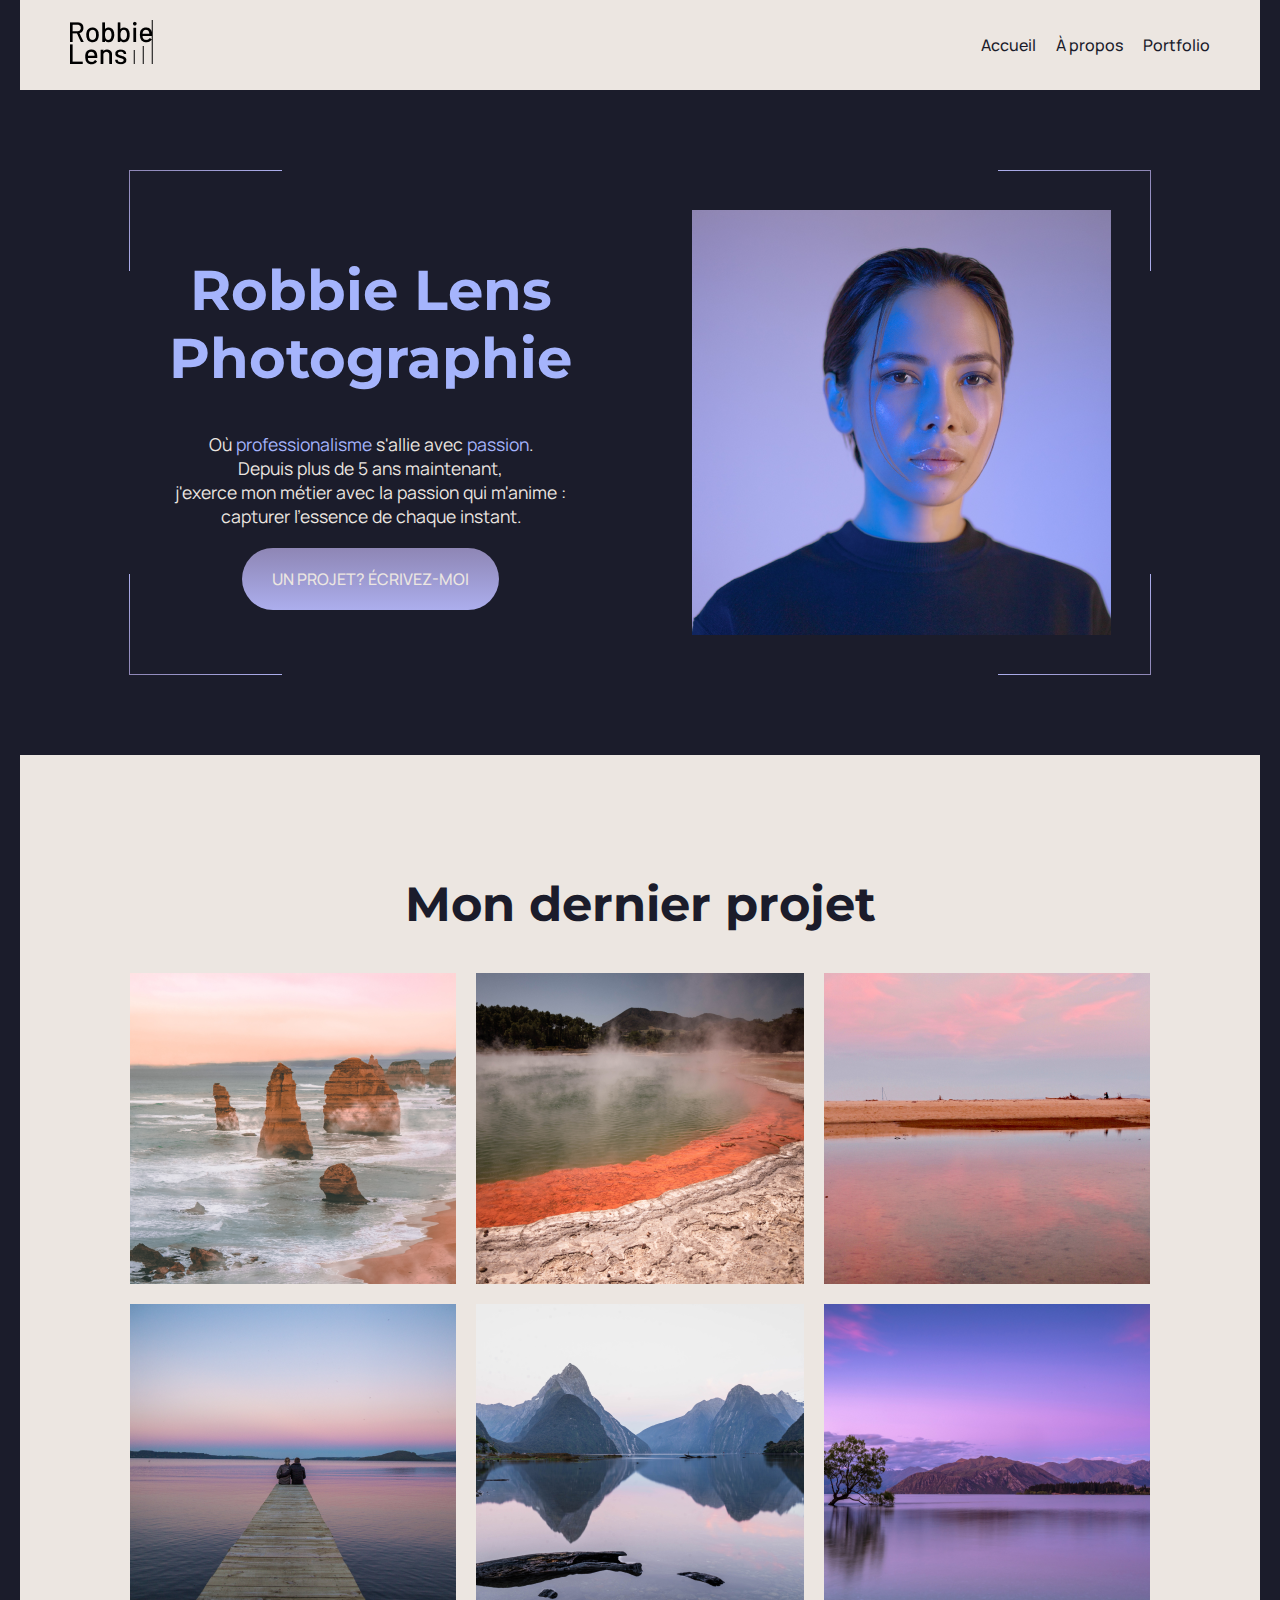
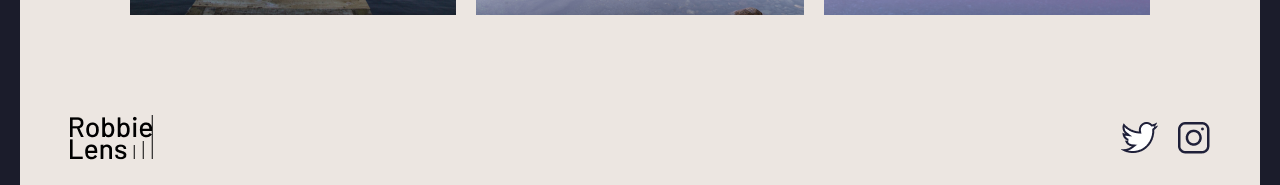
==== index.html @ fd6e9404 "base de code pour p3c4_bases_css_grids:" ====
<!DOCTYPE html>
<html lang="fr">
  <head>
    <meta charset="UTF-8" />
    <meta
      http-equiv="X-UA-Compatible"
      content="IE=edge" />
    <meta
      name="viewport"
      content="width=device-width, initial-scale=1.0" />

    <!-- Import Google Fonts: Montserrat(48px, all available) et Manrope(48px, all available) -->
    <link
      rel="preconnect"
      href="https://fonts.googleapis.com" />
    <link
      rel="preconnect"
      href="https://fonts.gstatic.com"
      crossorigin />
    <link
      href="https://fonts.googleapis.com/css2?family=Manrope:wght@200;300;400;500;600;700;800&family=Montserrat:ital,wght@0,100;0,200;0,300;0,400;0,500;0,600;0,700;0,800;0,900;1,100;1,200;1,300;1,400;1,500;1,600;1,700;1,800;1,900&display=swap"
      rel="stylesheet" />

    <!-- Import CSS Files -->
    <link
      rel="stylesheet"
      href="styles.css" />
    <link
      rel="stylesheet"
      href="index.styles.css" />

    <title>Accueil - Robbie Lens Photographie</title>
  </head>

  <body>
    <div class="page-container">
      <header>
        <a
          href="index.html"
          class="lien-icone">
          <img
            src="images/robbie-lens-logo.png"
            alt="Logo Robbie Lens" />
        </a>
        <nav>
          <a href="index.html">Accueil</a>
          <a href="a-propos.html">À propos</a>
          <a href="portfolio.html">Portfolio</a>
        </nav>
      </header>

      <main>
        <section class="hero-section">
          <div class="hero-section-container">
            <div class="presentation-callToAction-container">
              <h1>Robbie Lens<br />Photographie</h1>
              <p>
                Où <em>professionalisme</em> s'allie avec
                <em>passion</em>.<br />
                Depuis plus de 5 ans maintenant,<br />
                j'exerce mon métier avec la passion qui m'anime :<br />
                capturer l'essence de chaque instant.
              </p>
              <div>
                <a
                  href=""
                  class="callToAction"
                  >UN PROJET? ÉCRIVEZ-MOI</a
                >
              </div>
            </div>
            <div class="portrait-container">
              <img
                src="images/robbie-lens-portrait.png"
                alt="Portrait avec effet de la photographe Robbie Lens" />
            </div>
          </div>
        </section>
        <section class="dernierProjet-section">
          <h2>Mon dernier projet</h2>
          <div class="dernierProjet-photos-container">
            <img
              src="./images/accueil/element-1.png"
              alt="vue d'un paysage rocheux en bord de mer" />
            <img
              src="./images/accueil/element-2.png"
              alt="photographie de sources d'eau chaudes" />
            <img
              src="./images/accueil/element-3.png"
              alt="vue de la plage depuis la mer" />
            <img
              src="./images/accueil/element-4.png"
              alt="photographie de deux personnes assises au bout d'un ponton, l'eau environnante est calme et à l'horizon on distingue un saillant du continent sur la mer probablement" />
            <img
              src="./images/accueil/element-5.png"
              alt="photographie depuis l'eau de formations rocheuses et des glaciers, celles ci se reflètent sur un miroir d'eau très calme" />
            <img
              src="./images/accueil/element-6.png"
              alt="photographie probablement d'un lac très calme, on distingue un arbre qui semble enraciné sous l'eau et au loin, une chaine montagneuse" />
          </div>
        </section>
      </main>

      <footer>
        <a
          href="index.html"
          class="lien-icone">
          <img
            src="images/robbie-lens-logo.png"
            alt="Logo Robbie Lens" />
        </a>
        <div class="social-media">
          <a
            target="_blank"
            href="https://twitter.com/"
            class="lien-icone">
            <img
              src="images/twitter.png"
              alt="Logo Twitter" />
          </a>
          <a
            target="_blank"
            href="https://www.instagram.com/"
            class="lien-icone">
            <img
              src="images/instagram.png"
              alt="Logo Instagram" />
          </a>
        </div>
      </footer>
    </div>
  </body>
</html>
---- styles.css ----
* {
  margin: 0;
  padding: 0;
  /* color: #1b1c2b;
  color: #ece6e1; */
}

body {
  font-family: "Manrope", sans-serif;
  font-size: 1em;
  background-color: #1b1c2b;
}
.page-container {
  max-width: 1950px;
  margin: 0 auto;
  padding: 0 20px;
}

a {
  color: #1b1c2b;
  font-weight: 500;
  text-decoration: none;
}
a:hover {
  text-decoration: underline;
}

em {
  color: #a5b4fc;
  font-style: normal;
}

h1 {
  font-size: 3.5em;
  color: #a5b4fc;
  font-family: "Montserrat", sans-serif;
}

h2 {
  color: #ece6e1;
}

p,
li {
  font-size: 1.1em;
  color: #ece6e1;
}

header,
footer {
  display: flex;
  justify-content: space-between;
  background-color: #ece6e1;
  padding: 20px 50px;
}
header .lien-icone,
footer .lien-icone {
  flex: 1;
}

header nav,
footer .social-media {
  display: flex;
  gap: 20px;
  justify-content: center;
  align-items: center;
}

.callToAction {
  background: linear-gradient(#8e86b5, #acaeed);
  color: #ece6e1;
  border-radius: 50px;
  padding: 20px 30px;
}

.callToAction:hover {
  background: linear-gradient(#696484, #8788ba);
  text-decoration: none;
}

.lien-icone:hover {
  opacity: 0.5;
}

section {
  padding: 80px;
}
---- index.styles.css ----
.hero-section {
  display: flex;
  justify-content: center;
  align-items: center;
}

.hero-section-container {
  display: flex;
  flex-wrap: wrap-reverse;
  gap: 40px;
  justify-content: center;
  align-items: center;

  width: fit-content;
  background-image: linear-gradient(
      to right,
      #8e86b5 0%,
      #acaeed 15%,
      transparent 15%,
      transparent 85%,
      #acaeed 85%,
      #8e86b5 100%
    ),
    linear-gradient(
      to right,
      #8e86b5 0%,
      #acaeed 15%,
      transparent 15%,
      transparent 85%,
      #acaeed 85%,
      #8e86b5 100%
    ),
    linear-gradient(
      to bottom,
      #8e86b5 0%,
      #acaeed 20%,
      transparent 20%,
      transparent 80%,
      #acaeed 80%,
      #8e86b5 100%
    ),
    linear-gradient(
      to bottom,
      #8e86b5 0%,
      #acaeed 20%,
      transparent 20%,
      transparent 80%,
      #acaeed 80%,
      #8e86b5 100%
    );
  background-repeat: no-repeat;
  background-size: 100% 1px, 100% 1px, 1px 100%, 1px 100%;
  background-position: top, bottom, left, right;
}
.hero-section .presentation-callToAction-container,
.hero-section .portrait-container {
  display: flex;
  flex-direction: column;
  flex-wrap: wrap;
  gap: 40px;
  padding: 40px;
  justify-content: center;
  align-items: space-around;
  text-align: center;
}

.dernierProjet-section {
  display: flex;
  flex-direction: column;
  justify-content: center;
  align-items: center;
  background-color: #ece6e1;
}

.dernierProjet-section h2 {
  color: #1b1c2b;
  font-size: 3em;
  font-family: "Montserrat", sans-serif;
  padding: 40px;
}
.dernierProjet-photos-container {
  display: flex;
  flex-wrap: wrap;
  max-width: 1360px;
  gap: 20px;
  justify-content: center;
  align-items: center;
}
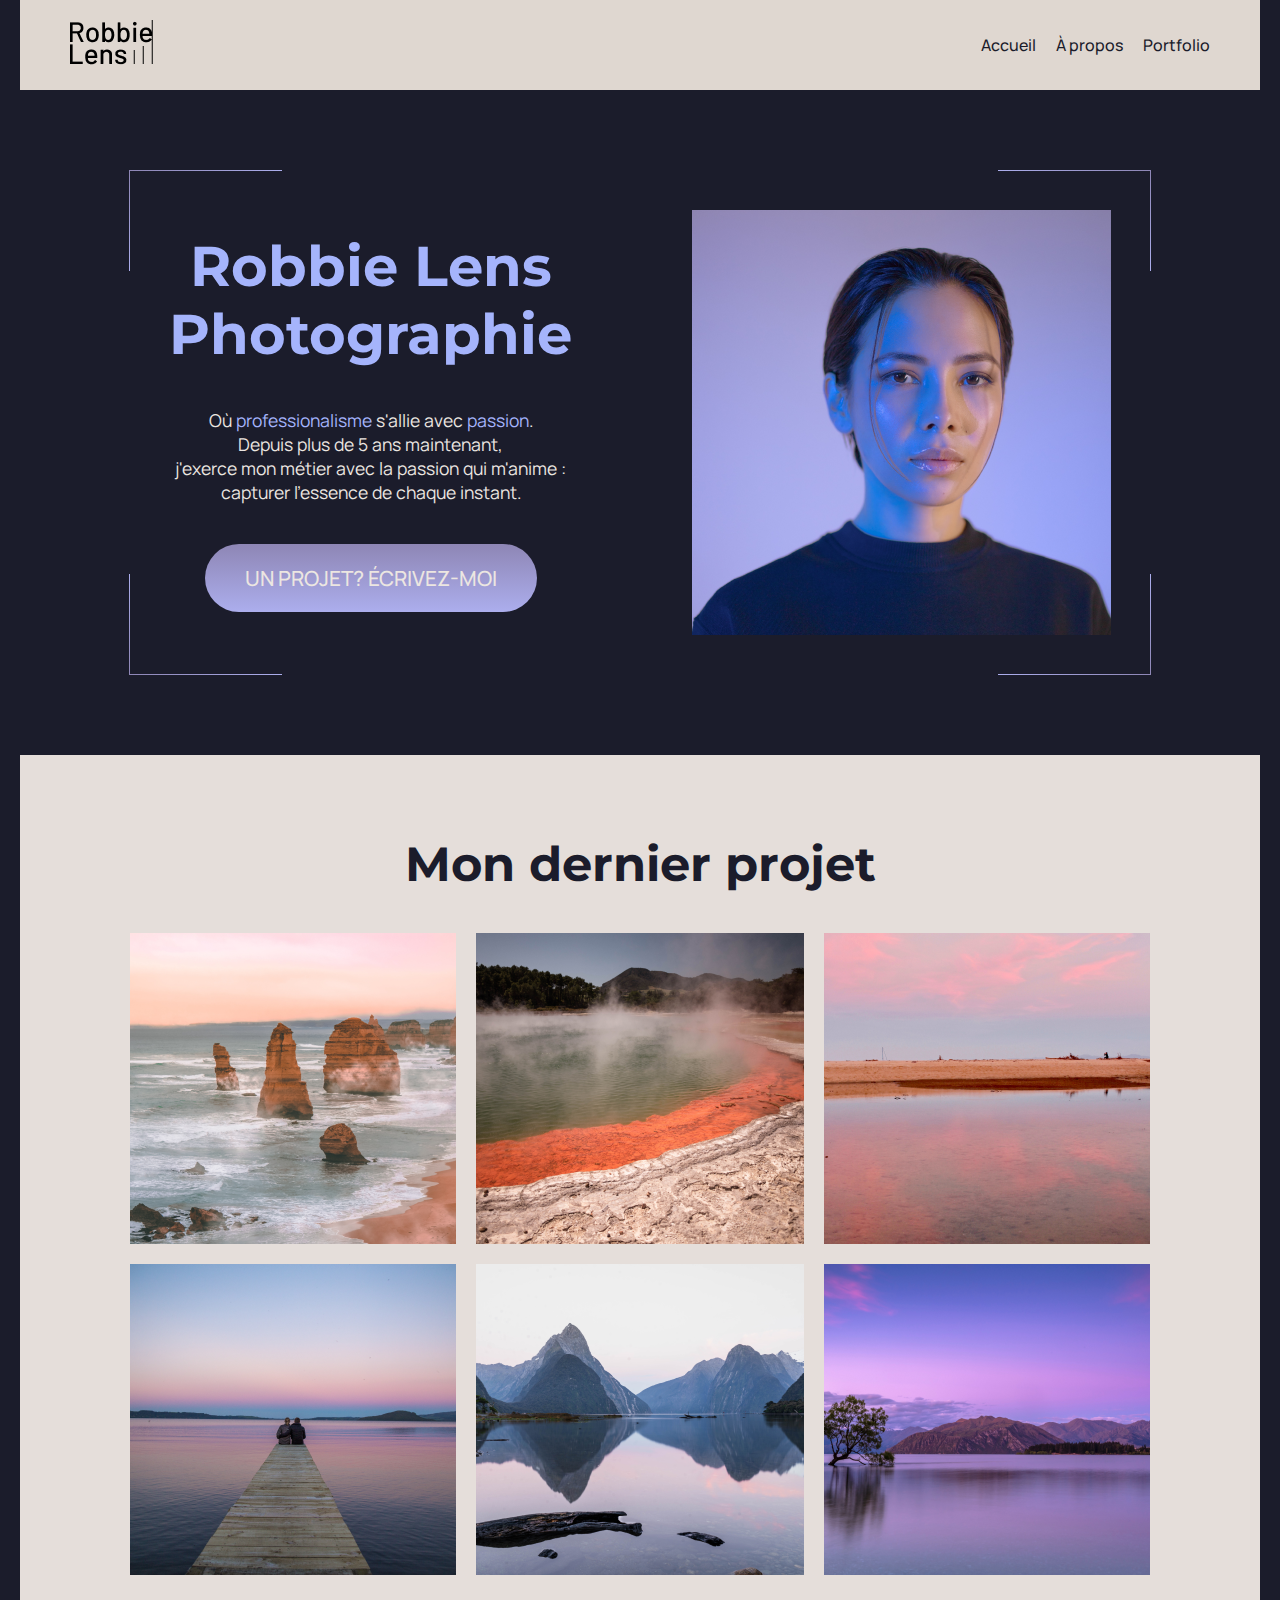
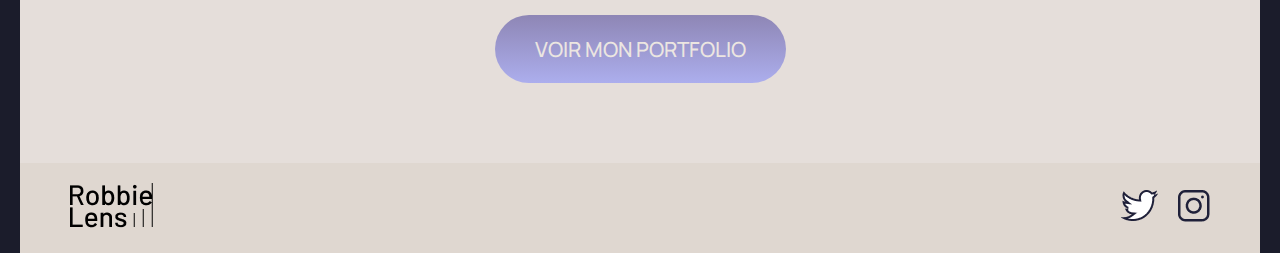
==== commit 7368751a: "navbar sticky+ nettoyage div et classes css inutiles + nuances de couleurs + bouton manquant dans in" ====
--- a/index.html
+++ b/index.html
@@ -34,20 +34,24 @@
 
   <body>
     <div class="page-container">
-      <header>
-        <a
-          href="index.html"
-          class="lien-icone">
-          <img
-            src="images/robbie-lens-logo.png"
-            alt="Logo Robbie Lens" />
-        </a>
-        <nav>
+      <nav class="sticky-navbar">
+        <div class="lien-icone-container">
+          <a
+            href="index.html"
+            class="lien-icone">
+            <img
+              src="images/robbie-lens-logo.png"
+              alt="Logo Robbie Lens" />
+          </a>
+        </div>
+        <div class="navigation-links-container">
           <a href="index.html">Accueil</a>
           <a href="a-propos.html">À propos</a>
           <a href="portfolio.html">Portfolio</a>
-        </nav>
-      </header>
+        </div>
+      </nav>
+
+      <header></header>
 
       <main>
         <section class="hero-section">
@@ -61,18 +65,16 @@
                 j'exerce mon métier avec la passion qui m'anime :<br />
                 capturer l'essence de chaque instant.
               </p>
-              <div>
-                <a
-                  href=""
-                  class="callToAction"
-                  >UN PROJET? ÉCRIVEZ-MOI</a
-                >
-              </div>
+              <a
+                href=""
+                class="callToAction"
+                >UN PROJET? ÉCRIVEZ-MOI</a
+              >
             </div>
             <div class="portrait-container">
               <img
                 src="images/robbie-lens-portrait.png"
-                alt="Portrait avec effet de la photographe Robbie Lens" />
+                alt="Portrait de la photographe Robbie Lens" />
             </div>
           </div>
         </section>
@@ -98,17 +100,26 @@
               src="./images/accueil/element-6.png"
               alt="photographie probablement d'un lac très calme, on distingue un arbre qui semble enraciné sous l'eau et au loin, une chaine montagneuse" />
           </div>
+          <a
+            href="portfolio.html"
+            class="callToAction"
+            >VOIR MON PORTFOLIO</a
+          >
         </section>
       </main>
 
       <footer>
-        <a
-          href="index.html"
-          class="lien-icone">
-          <img
-            src="images/robbie-lens-logo.png"
-            alt="Logo Robbie Lens" />
-        </a>
+        <nav>
+          <div class="lien-icone-container">
+            <a
+              href="index.html"
+              class="lien-icone">
+              <img
+                src="images/robbie-lens-logo.png"
+                alt="Logo Robbie Lens" />
+            </a>
+          </div>
+        </nav>
         <div class="social-media">
           <a
             target="_blank"
--- a/styles.css
+++ b/styles.css
@@ -1,8 +1,15 @@
+/* 
+  color: #1b1c2b;
+  color: #1b1c2b;
+  color: #1b1c2b;
+  
+  color: #ece6e1;
+  color: #e5deda;
+  color: #dfd7d0;
+   */
 * {
   margin: 0;
   padding: 0;
-  /* color: #1b1c2b;
-  color: #ece6e1; */
 }
 
 body {
@@ -32,6 +39,7 @@
 
 h1 {
   font-size: 3.5em;
+  line-height: 120%;
   color: #a5b4fc;
   font-family: "Montserrat", sans-serif;
 }
@@ -46,20 +54,26 @@
   color: #ece6e1;
 }
 
-header,
+.sticky-navbar {
+  position: sticky;
+  top: 0;
+  z-index: 1;
+}
+
+.sticky-navbar,
 footer {
   display: flex;
   justify-content: space-between;
-  background-color: #ece6e1;
+  background-color: #dfd7d0;
   padding: 20px 50px;
 }
-header .lien-icone,
-footer .lien-icone {
+
+.lien-icone-container {
   flex: 1;
 }
 
-header nav,
-footer .social-media {
+.navigation-links-container,
+.social-media {
   display: flex;
   gap: 20px;
   justify-content: center;
@@ -67,10 +81,12 @@
 }
 
 .callToAction {
+  font-size: 1.3em;
+  width: fit-content;
+  padding: 20px 40px;
   background: linear-gradient(#8e86b5, #acaeed);
   color: #ece6e1;
   border-radius: 50px;
-  padding: 20px 30px;
 }
 
 .callToAction:hover {
--- a/index.styles.css
+++ b/index.styles.css
@@ -10,8 +10,6 @@
   gap: 40px;
   justify-content: center;
   align-items: center;
-
-  width: fit-content;
   background-image: linear-gradient(
       to right,
       #8e86b5 0%,
@@ -52,31 +50,29 @@
   background-size: 100% 1px, 100% 1px, 1px 100%, 1px 100%;
   background-position: top, bottom, left, right;
 }
-.hero-section .presentation-callToAction-container,
-.hero-section .portrait-container {
+
+.hero-section-container .presentation-callToAction-container,
+.hero-section-container .portrait-container {
   display: flex;
   flex-direction: column;
-  flex-wrap: wrap;
   gap: 40px;
   padding: 40px;
-  justify-content: center;
-  align-items: space-around;
+  align-items: center;
   text-align: center;
 }
 
 .dernierProjet-section {
   display: flex;
   flex-direction: column;
-  justify-content: center;
+  gap: 40px;
   align-items: center;
-  background-color: #ece6e1;
+  background-color: #e5deda;
 }
 
 .dernierProjet-section h2 {
   color: #1b1c2b;
   font-size: 3em;
   font-family: "Montserrat", sans-serif;
-  padding: 40px;
 }
 .dernierProjet-photos-container {
   display: flex;
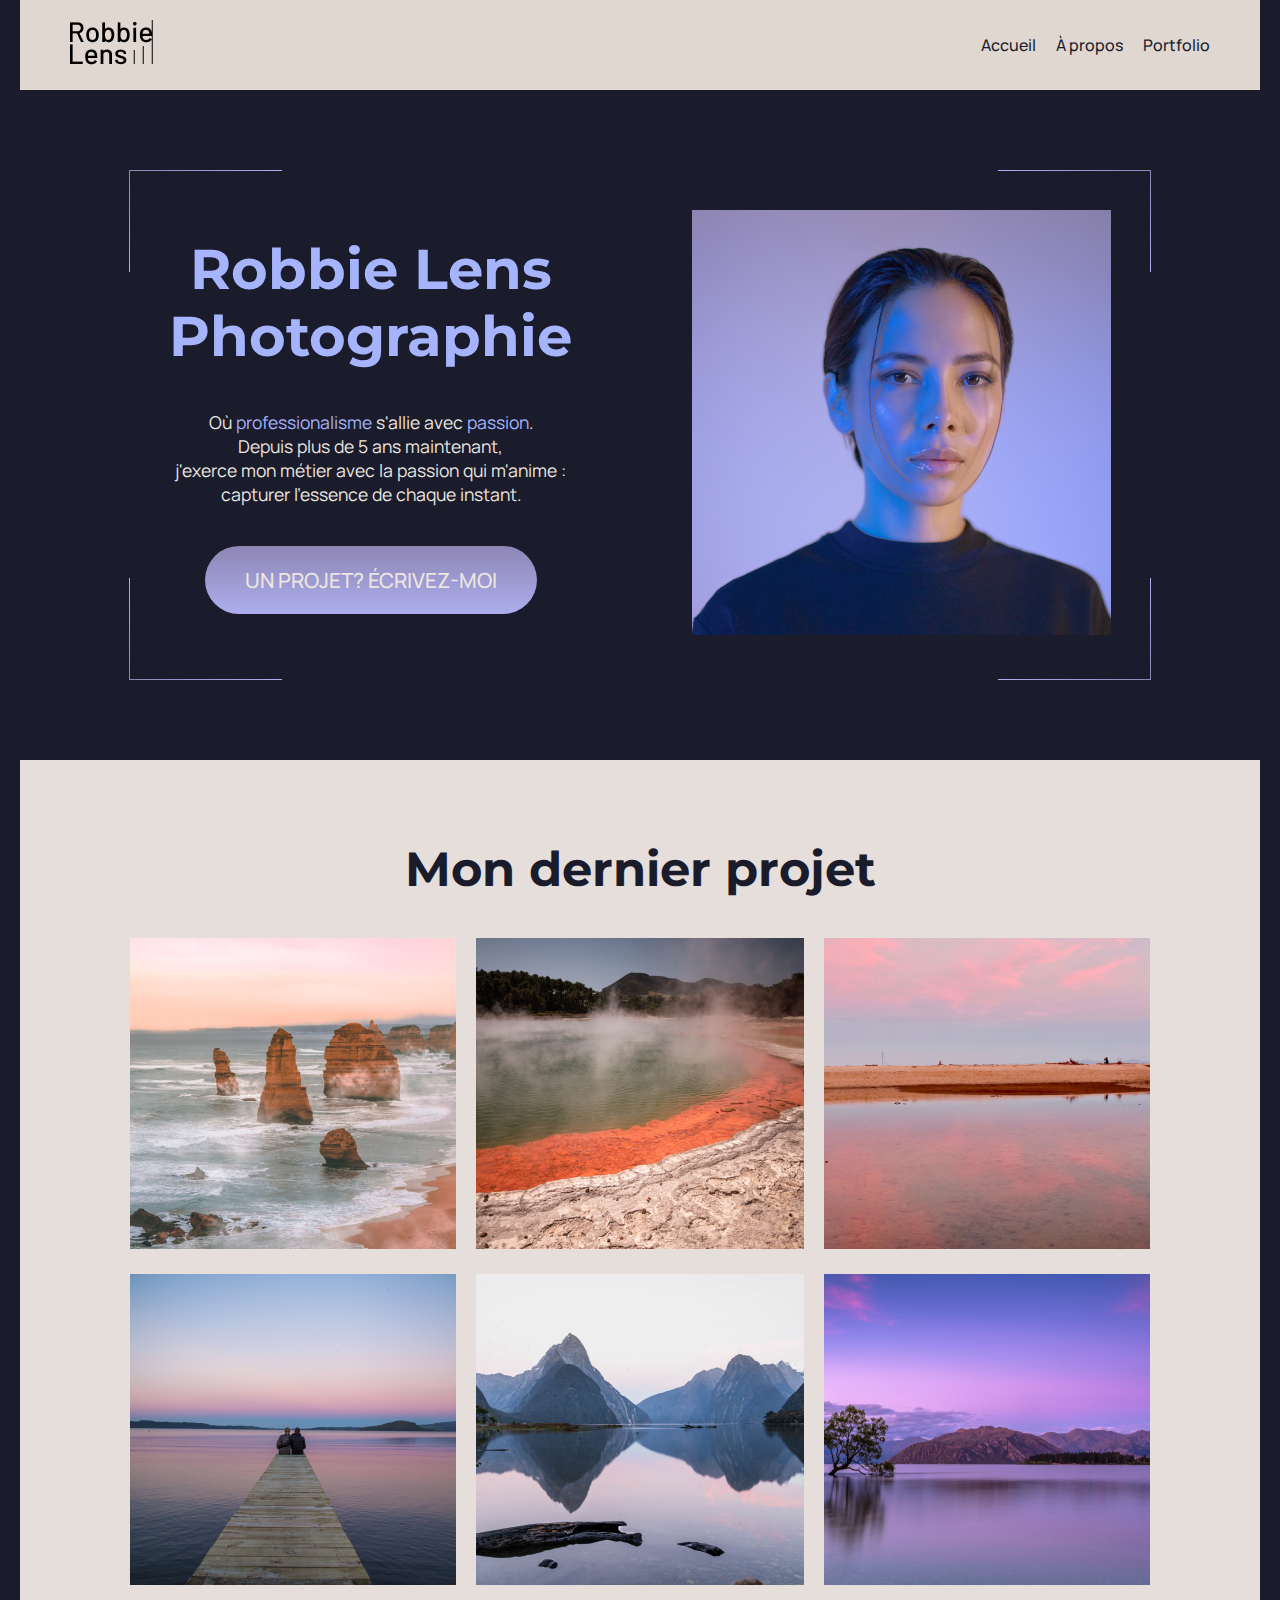
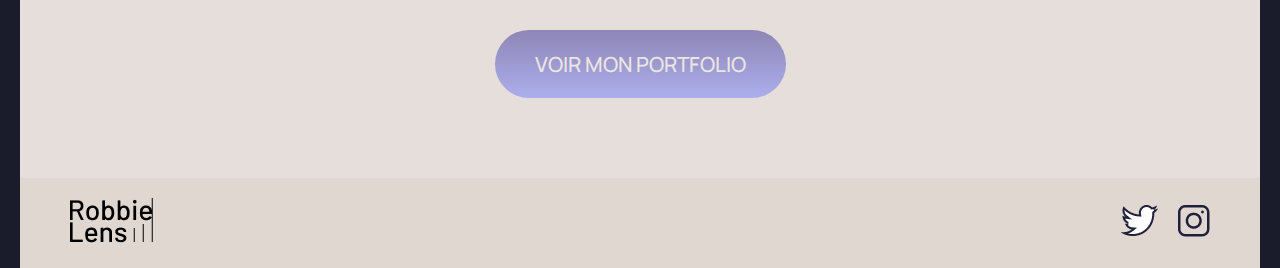
==== commit 544dc6c8: "implemente hover effect sur les photos paysages/portrait" ====
--- a/index.html
+++ b/index.html
@@ -72,33 +72,75 @@
               >
             </div>
             <div class="portrait-container">
-              <img
-                src="images/robbie-lens-portrait.png"
-                alt="Portrait de la photographe Robbie Lens" />
+              <a
+                target="_blank"
+                class="lien-photo-container"
+                href="images/robbie-lens-portrait.png">
+                <div class="photo-hoverDisplay">Voir la photo</div>
+                <img
+                  src="images/robbie-lens-portrait.png"
+                  alt="Portrait de la photographe Robbie Lens" />
+              </a>
             </div>
           </div>
         </section>
         <section class="dernierProjet-section">
           <h2>Mon dernier projet</h2>
           <div class="dernierProjet-photos-container">
-            <img
-              src="./images/accueil/element-1.png"
-              alt="vue d'un paysage rocheux en bord de mer" />
-            <img
-              src="./images/accueil/element-2.png"
-              alt="photographie de sources d'eau chaudes" />
-            <img
-              src="./images/accueil/element-3.png"
-              alt="vue de la plage depuis la mer" />
-            <img
-              src="./images/accueil/element-4.png"
-              alt="photographie de deux personnes assises au bout d'un ponton, l'eau environnante est calme et à l'horizon on distingue un saillant du continent sur la mer probablement" />
-            <img
-              src="./images/accueil/element-5.png"
-              alt="photographie depuis l'eau de formations rocheuses et des glaciers, celles ci se reflètent sur un miroir d'eau très calme" />
-            <img
-              src="./images/accueil/element-6.png"
-              alt="photographie probablement d'un lac très calme, on distingue un arbre qui semble enraciné sous l'eau et au loin, une chaine montagneuse" />
+            <a
+              target="_blank"
+              class="lien-photo-container"
+              href="./images/accueil/element-1.png">
+              <div class="photo-hoverDisplay">Voir la photo</div>
+              <img
+                src="./images/accueil/element-1.png"
+                alt="vue d'un paysage rocheux en bord de mer" />
+            </a>
+            <a
+              target="_blank"
+              class="lien-photo-container"
+              href="./images/accueil/element-2.png">
+              <div class="photo-hoverDisplay">Voir la photo</div>
+              <img
+                src="./images/accueil/element-2.png"
+                alt="photographie de sources d'eau chaudes" />
+            </a>
+            <a
+              target="_blank"
+              class="lien-photo-container"
+              href="./images/accueil/element-3.png">
+              <div class="photo-hoverDisplay">Voir la photo</div>
+              <img
+                src="./images/accueil/element-3.png"
+                alt="vue de la plage depuis la mer" />
+            </a>
+            <a
+              target="_blank"
+              class="lien-photo-container"
+              href="./images/accueil/element-4.png">
+              <div class="photo-hoverDisplay">Voir la photo</div>
+              <img
+                src="./images/accueil/element-4.png"
+                alt="photographie de deux personnes assises au bout d'un ponton, l'eau environnante est calme et à l'horizon on distingue un saillant du continent sur la mer probablement" />
+            </a>
+            <a
+              target="_blank"
+              class="lien-photo-container"
+              href="./images/accueil/element-5.png">
+              <div class="photo-hoverDisplay">Voir la photo</div>
+              <img
+                src="./images/accueil/element-5.png"
+                alt="photographie depuis l'eau de formations rocheuses et des glaciers, celles ci se reflètent sur un miroir d'eau très calme" />
+            </a>
+            <a
+              target="_blank"
+              class="lien-photo-container"
+              href="./images/accueil/element-6.png">
+              <div class="photo-hoverDisplay">Voir la photo</div>
+              <img
+                src="./images/accueil/element-6.png"
+                alt="photographie probablement d'un lac très calme, on distingue un arbre qui semble enraciné sous l'eau et au loin, une chaine montagneuse" />
+            </a>
           </div>
           <a
             href="portfolio.html"
--- a/styles.css
+++ b/styles.css
@@ -67,9 +67,11 @@
   background-color: #dfd7d0;
   padding: 20px 50px;
 }
-
 .lien-icone-container {
   flex: 1;
+}
+.lien-icone:hover {
+  opacity: 0.5;
 }
 
 .navigation-links-container,
@@ -94,10 +96,28 @@
   text-decoration: none;
 }
 
-.lien-icone:hover {
-  opacity: 0.5;
-}
-
 section {
   padding: 80px;
 }
+
+.lien-photo-container {
+  position: relative;
+}
+
+.photo-hoverDisplay {
+  position: absolute;
+  top: 0;
+  left: 0;
+  right: 0;
+  bottom: 0;
+  display: none;
+  align-items: center;
+  justify-content: center;
+  font-size: 1.5em;
+  color: #ece6e1;
+  background-color: rgba(27, 28, 43, 0.7);
+}
+
+.lien-photo-container:hover .photo-hoverDisplay {
+  display: flex;
+}
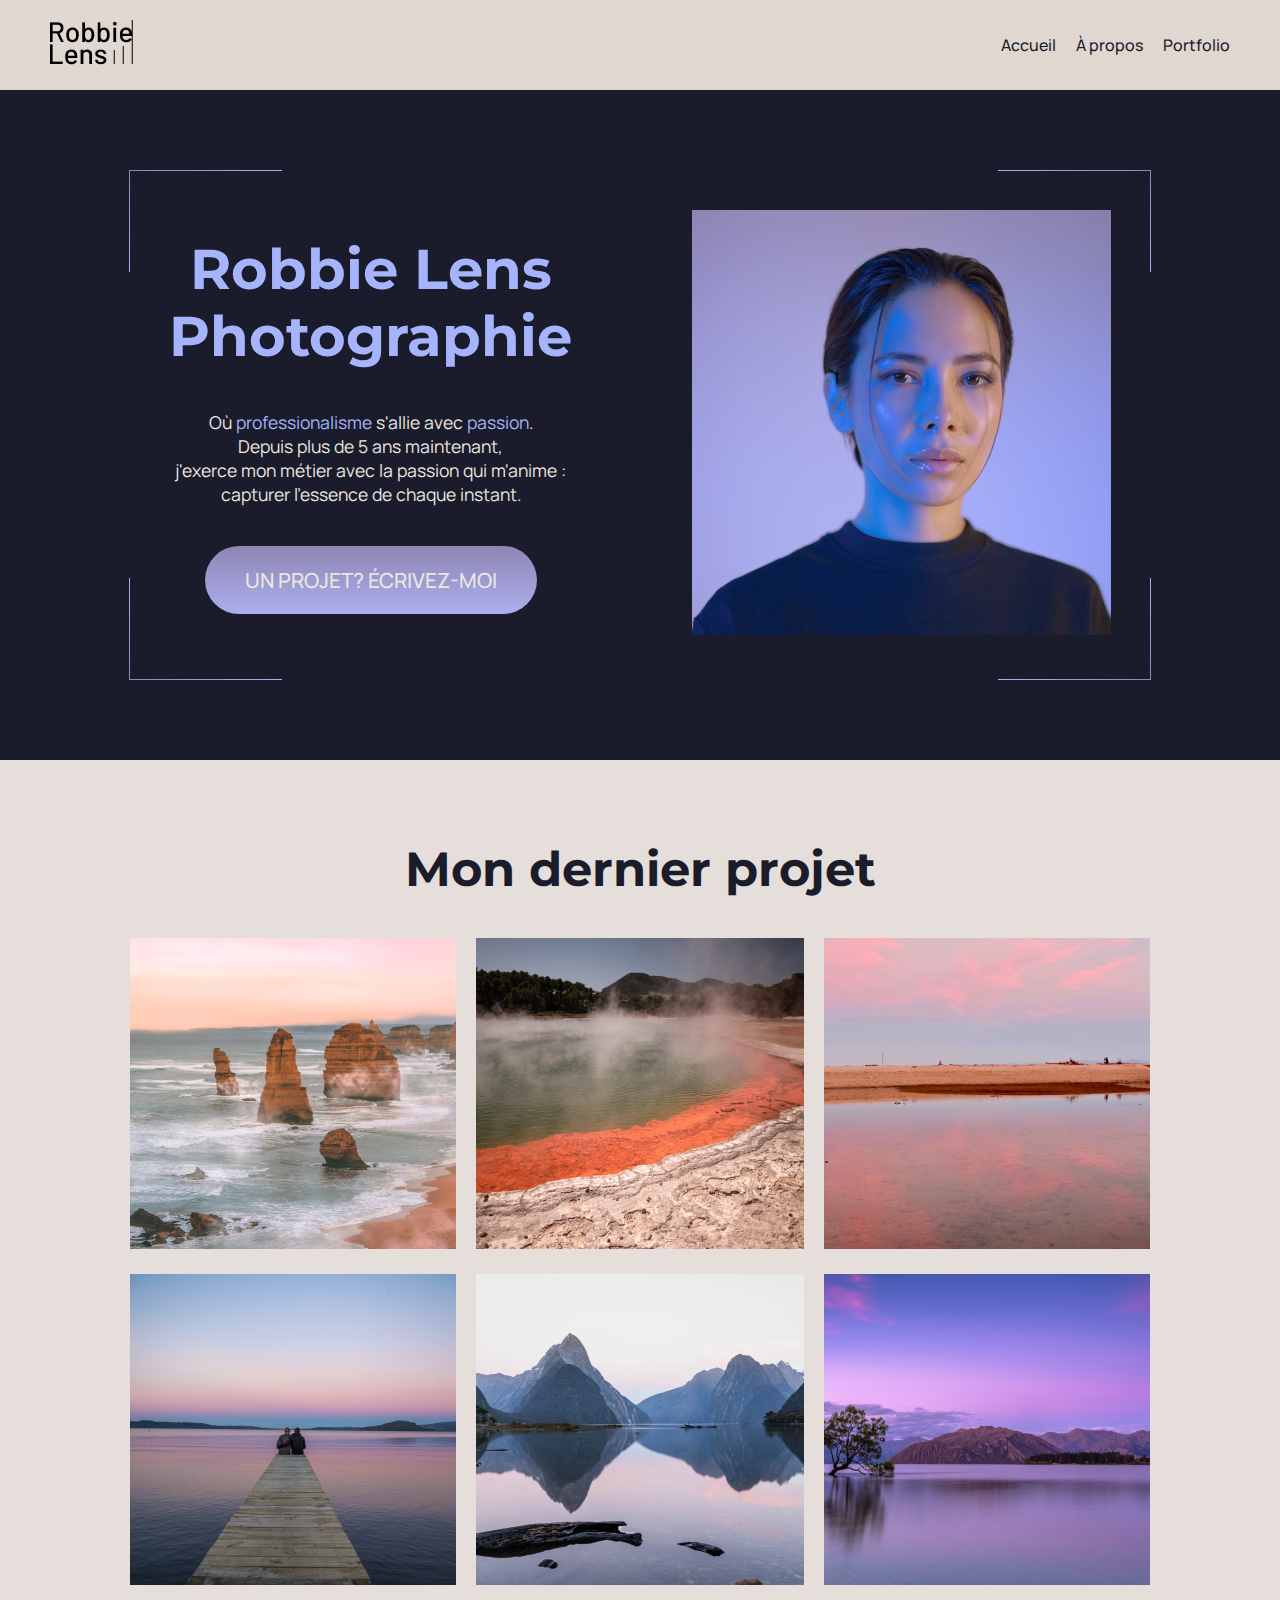
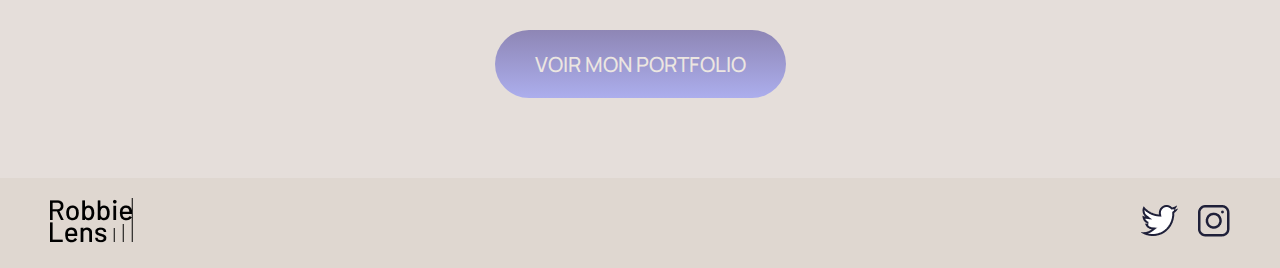
==== commit e2fc426b: "base de code pour p4c1_tableaux => deplace les fichiers css dans un dossier styles. + change de nom " ====
--- a/index.html
+++ b/index.html
@@ -24,10 +24,10 @@
     <!-- Import CSS Files -->
     <link
       rel="stylesheet"
-      href="styles.css" />
+      href="./styles/styles.css" />
     <link
       rel="stylesheet"
-      href="index.styles.css" />
+      href="./styles/index.css" />
 
     <title>Accueil - Robbie Lens Photographie</title>
   </head>
@@ -35,7 +35,7 @@
   <body>
     <div class="page-container">
       <nav class="sticky-navbar">
-        <div class="lien-icone-container">
+        <div class="lien-robbieLensLogo-container">
           <a
             href="index.html"
             class="lien-icone">
@@ -150,9 +150,9 @@
         </section>
       </main>
 
-      <footer>
+      <footer class="page-footer">
         <nav>
-          <div class="lien-icone-container">
+          <div class="lien-robbieLensLogo-container">
             <a
               href="index.html"
               class="lien-icone">
--- a/styles/styles.css
+++ b/styles/styles.css
@@ -0,0 +1,123 @@
+/* 
+  color: #1b1c2b;
+  color: #1b1c2b;
+  color: #1b1c2b;
+  
+  color: #ece6e1;
+  color: #e5deda;
+  color: #dfd7d0;
+   */
+* {
+  margin: 0;
+  padding: 0;
+}
+
+body {
+  font-family: "Manrope", sans-serif;
+  font-size: 1em;
+  background-color: #1b1c2b;
+}
+.page-container {
+  max-width: 1950px;
+  margin: 0 auto;
+  padding: 0px;
+}
+
+a {
+  color: #1b1c2b;
+  font-weight: 500;
+  text-decoration: none;
+}
+a:hover {
+  text-decoration: underline;
+}
+
+em {
+  color: #a5b4fc;
+  font-style: normal;
+}
+
+h1 {
+  font-size: 3.5em;
+  line-height: 120%;
+  color: #a5b4fc;
+  font-family: "Montserrat", sans-serif;
+}
+
+h2 {
+  color: #ece6e1;
+}
+
+p,
+li {
+  font-size: 1.1em;
+  color: #ece6e1;
+}
+
+.sticky-navbar {
+  position: sticky;
+  top: 0;
+  z-index: 1;
+}
+
+.sticky-navbar,
+.page-footer {
+  display: flex;
+  justify-content: space-between;
+  background-color: #dfd7d0;
+  padding: 20px 50px;
+}
+.lien-robbieLensLogo-container {
+  flex: 1;
+}
+.lien-icone:hover {
+  opacity: 0.5;
+}
+
+.navigation-links-container,
+.social-media {
+  display: flex;
+  gap: 20px;
+  justify-content: center;
+  align-items: center;
+}
+
+.callToAction {
+  font-size: 1.3em;
+  width: fit-content;
+  padding: 20px 40px;
+  background: linear-gradient(#8e86b5, #acaeed);
+  color: #ece6e1;
+  border-radius: 50px;
+}
+
+.callToAction:hover {
+  background: linear-gradient(#696484, #8788ba);
+  text-decoration: none;
+}
+
+section {
+  padding: 80px;
+}
+
+.lien-photo-container {
+  position: relative;
+}
+
+.photo-hoverDisplay {
+  position: absolute;
+  top: 0;
+  left: 0;
+  right: 0;
+  bottom: 0;
+  display: none;
+  align-items: center;
+  justify-content: center;
+  font-size: 1.5em;
+  color: #ece6e1;
+  background-color: rgba(27, 28, 43, 0.7);
+}
+
+.lien-photo-container:hover .photo-hoverDisplay {
+  display: flex;
+}
--- a/styles/index.css
+++ b/styles/index.css
@@ -0,0 +1,84 @@
+.hero-section {
+  display: flex;
+  justify-content: center;
+  align-items: center;
+}
+
+.hero-section-container {
+  display: flex;
+  flex-wrap: wrap-reverse;
+  gap: 40px;
+  justify-content: center;
+  align-items: center;
+  background-image: linear-gradient(
+      to right,
+      #8e86b5 0%,
+      #acaeed 15%,
+      transparent 15%,
+      transparent 85%,
+      #acaeed 85%,
+      #8e86b5 100%
+    ),
+    linear-gradient(
+      to right,
+      #8e86b5 0%,
+      #acaeed 15%,
+      transparent 15%,
+      transparent 85%,
+      #acaeed 85%,
+      #8e86b5 100%
+    ),
+    linear-gradient(
+      to bottom,
+      #8e86b5 0%,
+      #acaeed 20%,
+      transparent 20%,
+      transparent 80%,
+      #acaeed 80%,
+      #8e86b5 100%
+    ),
+    linear-gradient(
+      to bottom,
+      #8e86b5 0%,
+      #acaeed 20%,
+      transparent 20%,
+      transparent 80%,
+      #acaeed 80%,
+      #8e86b5 100%
+    );
+  background-repeat: no-repeat;
+  background-size: 100% 1px, 100% 1px, 1px 100%, 1px 100%;
+  background-position: top, bottom, left, right;
+}
+
+.hero-section-container .presentation-callToAction-container,
+.hero-section-container .portrait-container {
+  display: flex;
+  flex-direction: column;
+  gap: 40px;
+  padding: 40px;
+  align-items: center;
+  text-align: center;
+}
+
+.dernierProjet-section {
+  display: flex;
+  flex-direction: column;
+  gap: 40px;
+  align-items: center;
+  background-color: #e5deda;
+}
+
+.dernierProjet-section h2 {
+  color: #1b1c2b;
+  font-size: 3em;
+  font-family: "Montserrat", sans-serif;
+}
+.dernierProjet-photos-container {
+  display: flex;
+  flex-wrap: wrap;
+  max-width: 1360px;
+  gap: 20px;
+  justify-content: center;
+  align-items: center;
+}
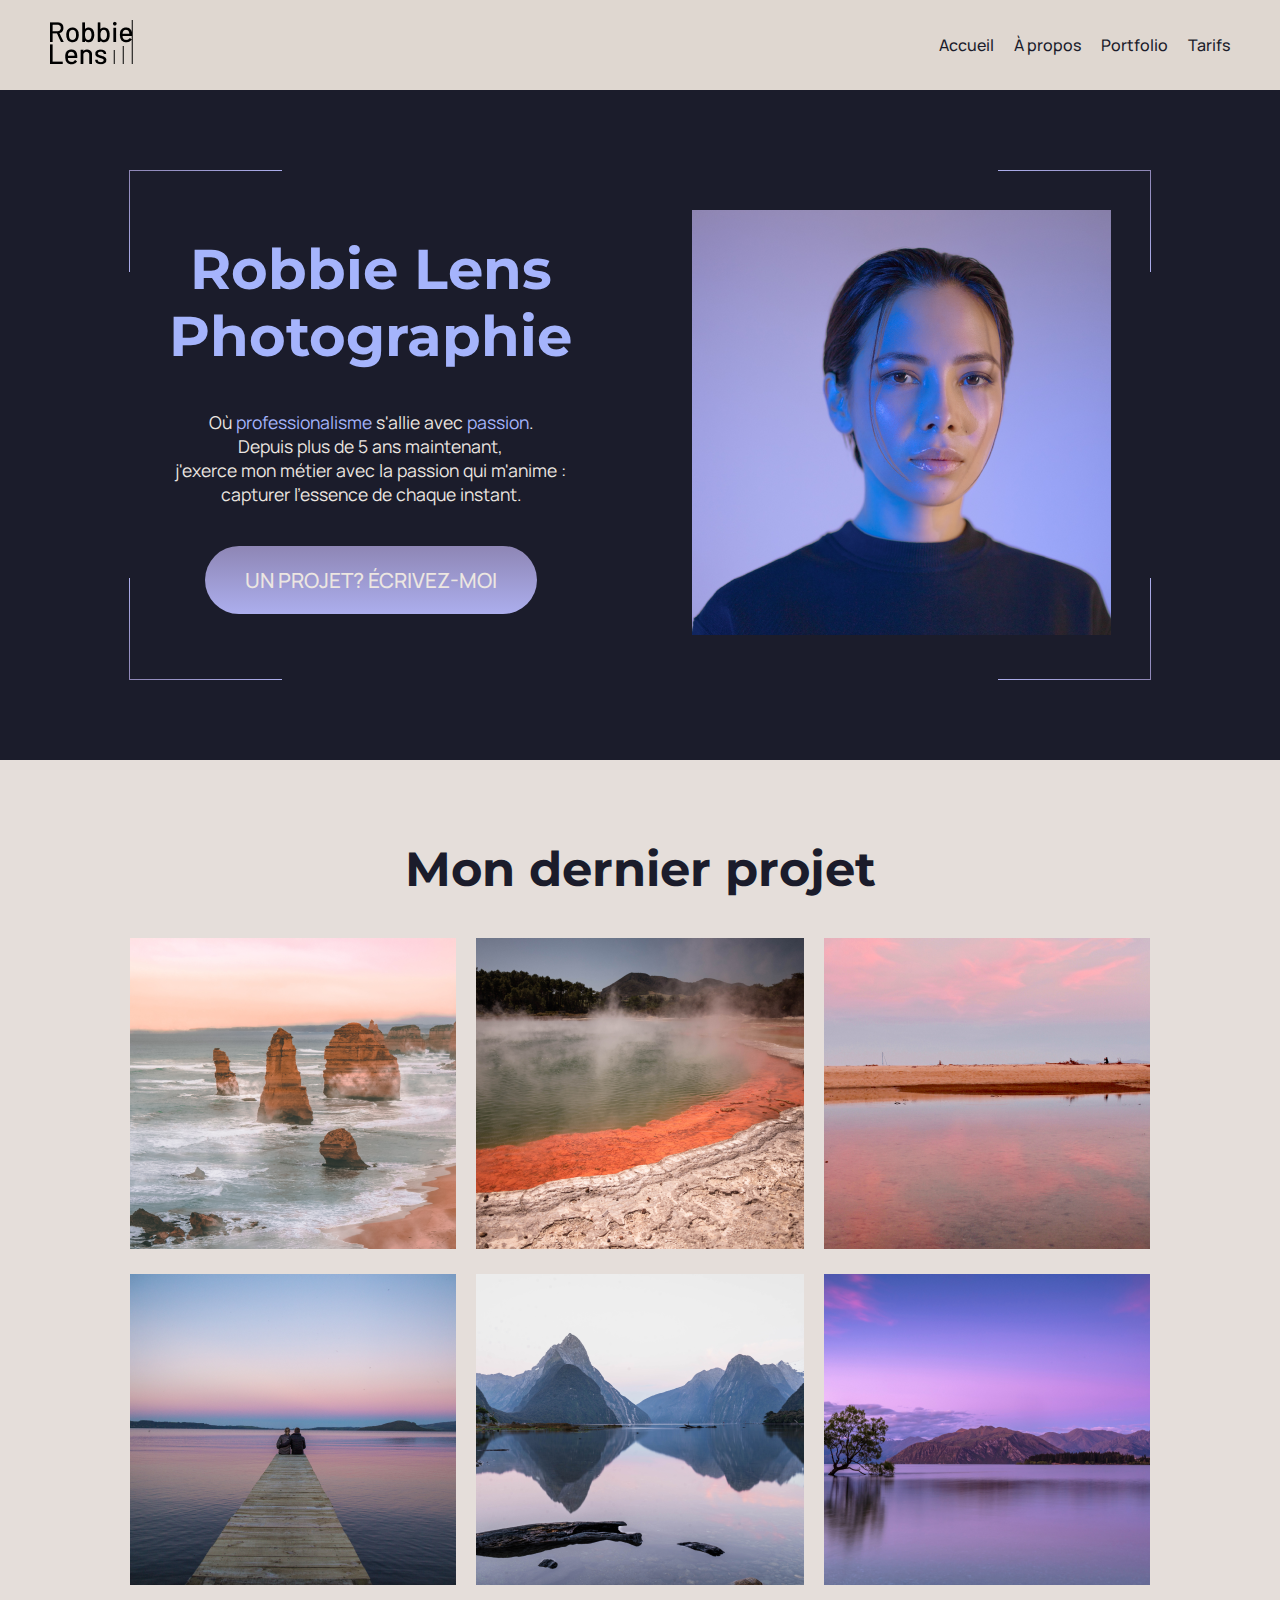
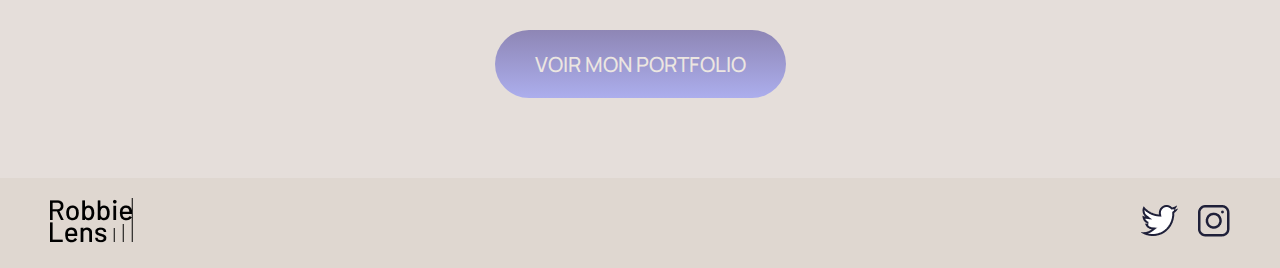
==== commit 90ba5395: "ajoute dans la navbar 'Tarifs' (section dans la page à propos)" ====
--- a/index.html
+++ b/index.html
@@ -45,9 +45,10 @@
           </a>
         </div>
         <div class="navigation-links-container">
-          <a href="index.html">Accueil</a>
-          <a href="a-propos.html">À propos</a>
-          <a href="portfolio.html">Portfolio</a>
+          <a href="./index.html">Accueil</a>
+          <a href="./a-propos.html">À propos</a>
+          <a href="./portfolio.html">Portfolio</a>
+          <a href="./a-propos.html#id-tarifs-section">Tarifs</a>
         </div>
       </nav>
 
--- a/styles/styles.css
+++ b/styles/styles.css
@@ -19,8 +19,7 @@
 }
 .page-container {
   max-width: 1950px;
-  margin: 0 auto;
-  padding: 0px;
+  margin: auto;
 }
 
 a {
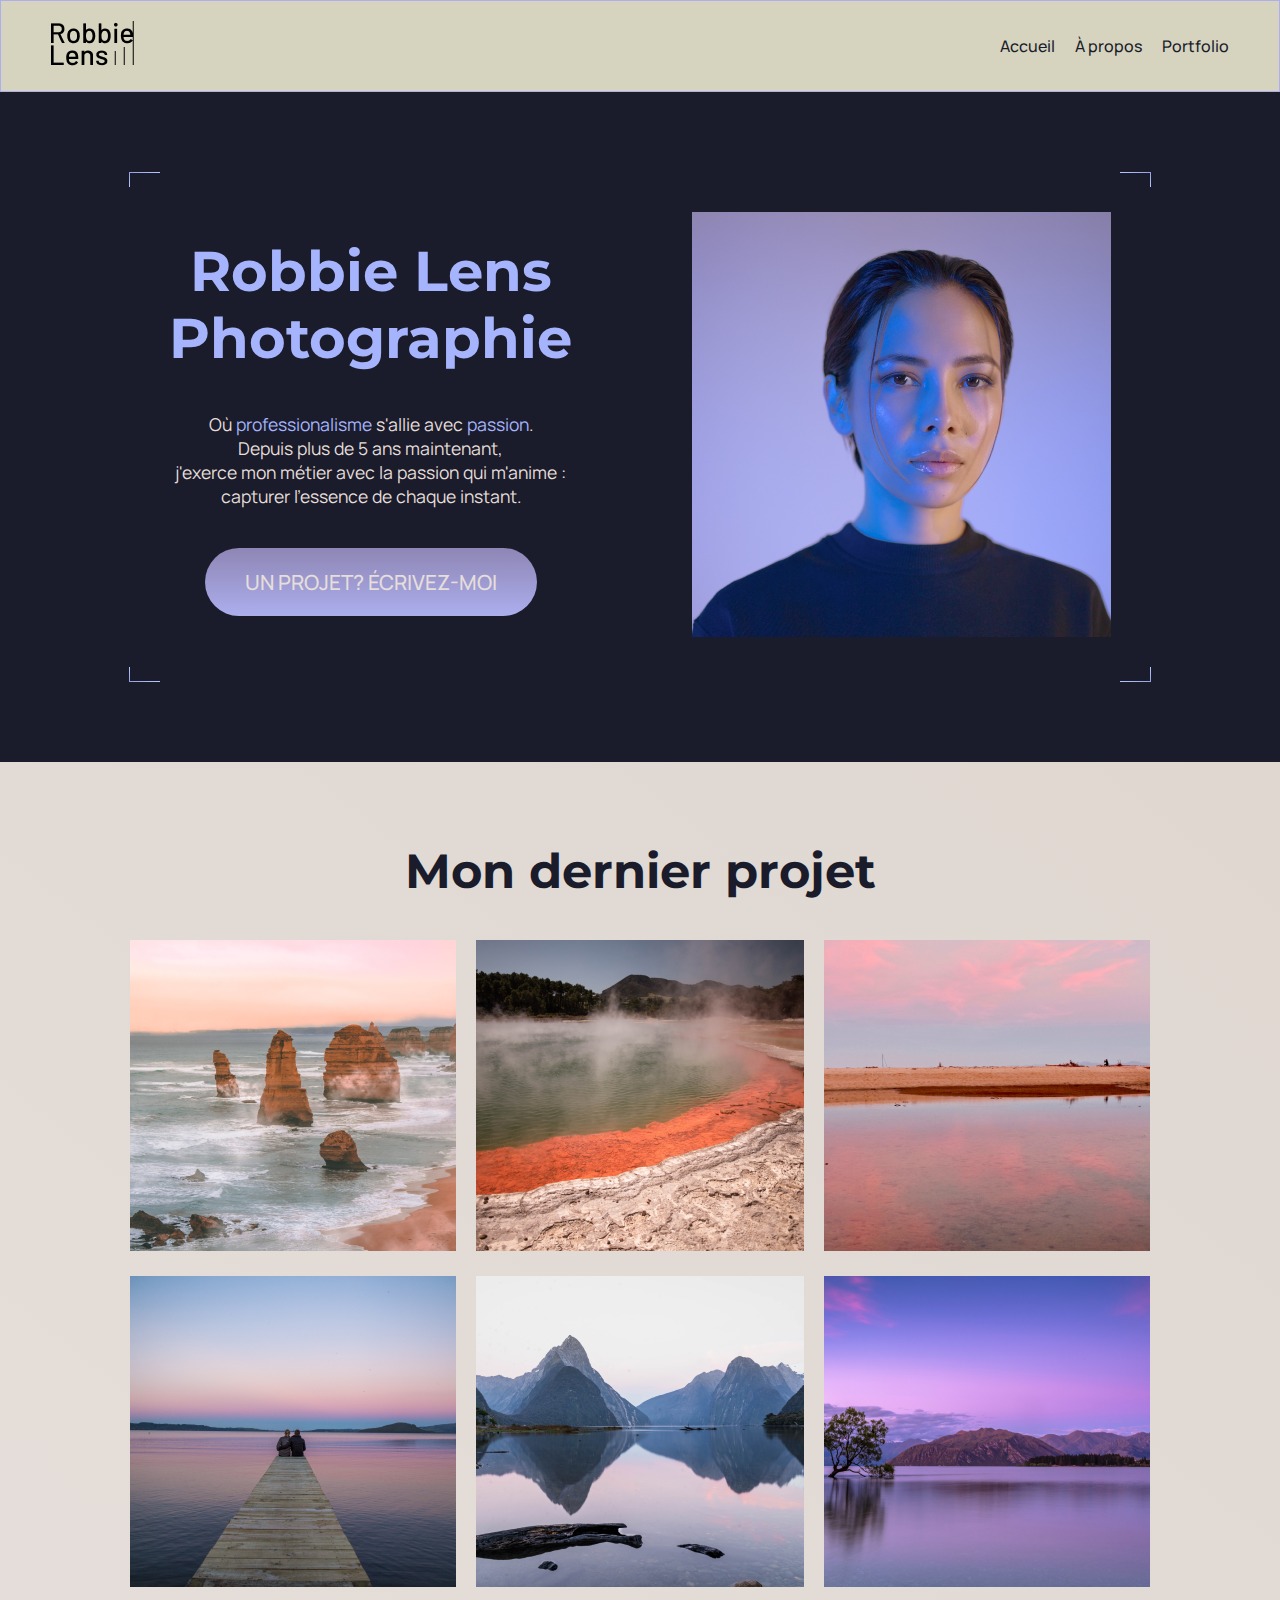
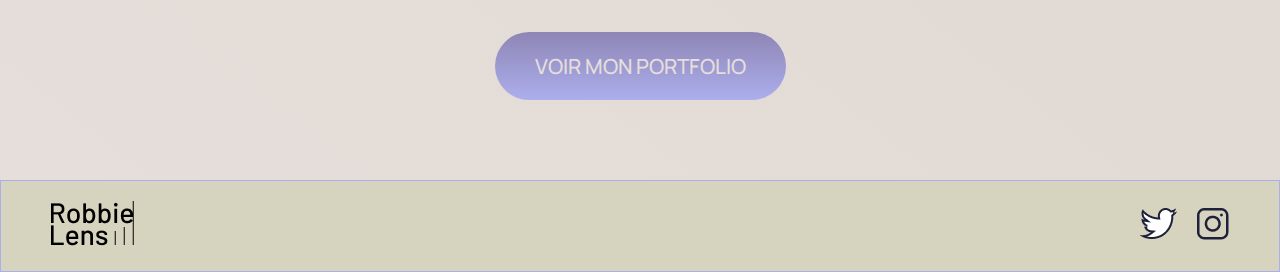
==== commit bf81091e: "plusieurs changement de mise en page: couleurs, tailles des certains effets, alignement des textes, " ====
--- a/index.html
+++ b/index.html
@@ -48,7 +48,7 @@
           <a href="./index.html">Accueil</a>
           <a href="./a-propos.html">À propos</a>
           <a href="./portfolio.html">Portfolio</a>
-          <a href="./a-propos.html#id-tarifs-section">Tarifs</a>
+          <!-- <a href="./a-propos.html#id-tarifs-section">Tarifs</a> -->
         </div>
       </nav>
 
--- a/styles/styles.css
+++ b/styles/styles.css
@@ -1,12 +1,24 @@
 /* 
-  color: #1b1c2b;
-  color: #1b1c2b;
-  color: #1b1c2b;
+  color: rgb(57, 68, 99); #394463;
+  color: rgb(42, 48, 71); #2a3047;
+  color: rgb(27, 28, 43); #1b1c2b;
   
-  color: #ece6e1;
-  color: #e5deda;
-  color: #dfd7d0;
+  color: rgb(172, 174, 237); #acaeed;
+  color: rgb(157, 159, 222); #9d9fde;
+  color: rgb(137, 139, 202); #898bca;
+
+  
+  
+  color: rgb(245, 235, 235); #f5ebeb;
+  color: rgb(229, 222, 218); #e6deda;
+  color: rgb(210, 200, 190); #d2c8be;
+  
+  color: rgb(180, 195, 255); #b4c3ff;
+  color: rgb(150, 165, 225); #96a5e1;
+  color: rgb(120, 135, 195); #7887c3;
+  
    */
+
 * {
   margin: 0;
   padding: 0;
@@ -44,13 +56,13 @@
 }
 
 h2 {
-  color: #ece6e1;
+  color: #e5deda;
 }
 
 p,
 li {
   font-size: 1.1em;
-  color: #ece6e1;
+  color: #e5deda;
 }
 
 .sticky-navbar {
@@ -63,8 +75,9 @@
 .page-footer {
   display: flex;
   justify-content: space-between;
-  background-color: #dfd7d0;
+  background-color: #d6d4be;
   padding: 20px 50px;
+  border: 1px solid #acaeed;
 }
 .lien-robbieLensLogo-container {
   flex: 1;
@@ -86,12 +99,13 @@
   width: fit-content;
   padding: 20px 40px;
   background: linear-gradient(#8e86b5, #acaeed);
-  color: #ece6e1;
+  color: #e5deda;
   border-radius: 50px;
 }
 
 .callToAction:hover {
   background: linear-gradient(#696484, #8788ba);
+  background: linear-gradient(#705e7d, #8e86b5);
   text-decoration: none;
 }
 
@@ -113,7 +127,7 @@
   align-items: center;
   justify-content: center;
   font-size: 1.5em;
-  color: #ece6e1;
+  color: #e5deda;
   background-color: rgba(27, 28, 43, 0.7);
 }
 
--- a/styles/index.css
+++ b/styles/index.css
@@ -1,3 +1,22 @@
+/* 
+  color: rgb(57, 68, 99); #394463;
+  color: rgb(42, 48, 71); #2a3047;
+  color: rgb(27, 28, 43); #1b1c2b;
+  
+  color: rgb(172, 174, 237); #acaeed;
+  color: rgb(157, 154, 209); #9d9ad1;
+  color: rgb(142, 134, 181); #8e86b5; 
+  
+  
+  color: rgb(244, 242, 246); #f4f2f6;
+  color: rgb(229, 222, 218); #e5deda ;
+  color: rgb(214, 212, 190); #d6d4be ;
+  
+  color : rgb(180, 200, 255); #b4c8ff;
+  color : rgb(165, 180, 252); #a5b4fc;
+  color : rgb(150, 160, 224); #96a0e0;
+   */
+
 .hero-section {
   display: flex;
   justify-content: center;
@@ -12,39 +31,39 @@
   align-items: center;
   background-image: linear-gradient(
       to right,
-      #8e86b5 0%,
-      #acaeed 15%,
-      transparent 15%,
-      transparent 85%,
-      #acaeed 85%,
-      #8e86b5 100%
+      #96a0e0 0%,
+      #b4c8ff 3%,
+      transparent 3%,
+      transparent 97%,
+      #b4c8ff 97%,
+      #96a0e0 100%
     ),
     linear-gradient(
       to right,
-      #8e86b5 0%,
-      #acaeed 15%,
-      transparent 15%,
-      transparent 85%,
-      #acaeed 85%,
-      #8e86b5 100%
+      #96a0e0 0%,
+      #b4c8ff 3%,
+      transparent 3%,
+      transparent 97%,
+      #b4c8ff 97%,
+      #96a0e0 100%
     ),
     linear-gradient(
       to bottom,
-      #8e86b5 0%,
-      #acaeed 20%,
-      transparent 20%,
-      transparent 80%,
-      #acaeed 80%,
-      #8e86b5 100%
+      #96a0e0 0%,
+      #b4c8ff 3%,
+      transparent 3%,
+      transparent 97%,
+      #b4c8ff 97%,
+      #96a0e0 100%
     ),
     linear-gradient(
       to bottom,
-      #8e86b5 0%,
-      #acaeed 20%,
-      transparent 20%,
-      transparent 80%,
-      #acaeed 80%,
-      #8e86b5 100%
+      #96a0e0 0%,
+      #b4c8ff 3%,
+      transparent 3%,
+      transparent 97%,
+      #b4c8ff 97%,
+      #96a0e0 100%
     );
   background-repeat: no-repeat;
   background-size: 100% 1px, 100% 1px, 1px 100%, 1px 100%;
@@ -66,7 +85,7 @@
   flex-direction: column;
   gap: 40px;
   align-items: center;
-  background-color: #e5deda;
+  background-image: linear-gradient(to top right, #e5deda, #dfd7d0);
 }
 
 .dernierProjet-section h2 {
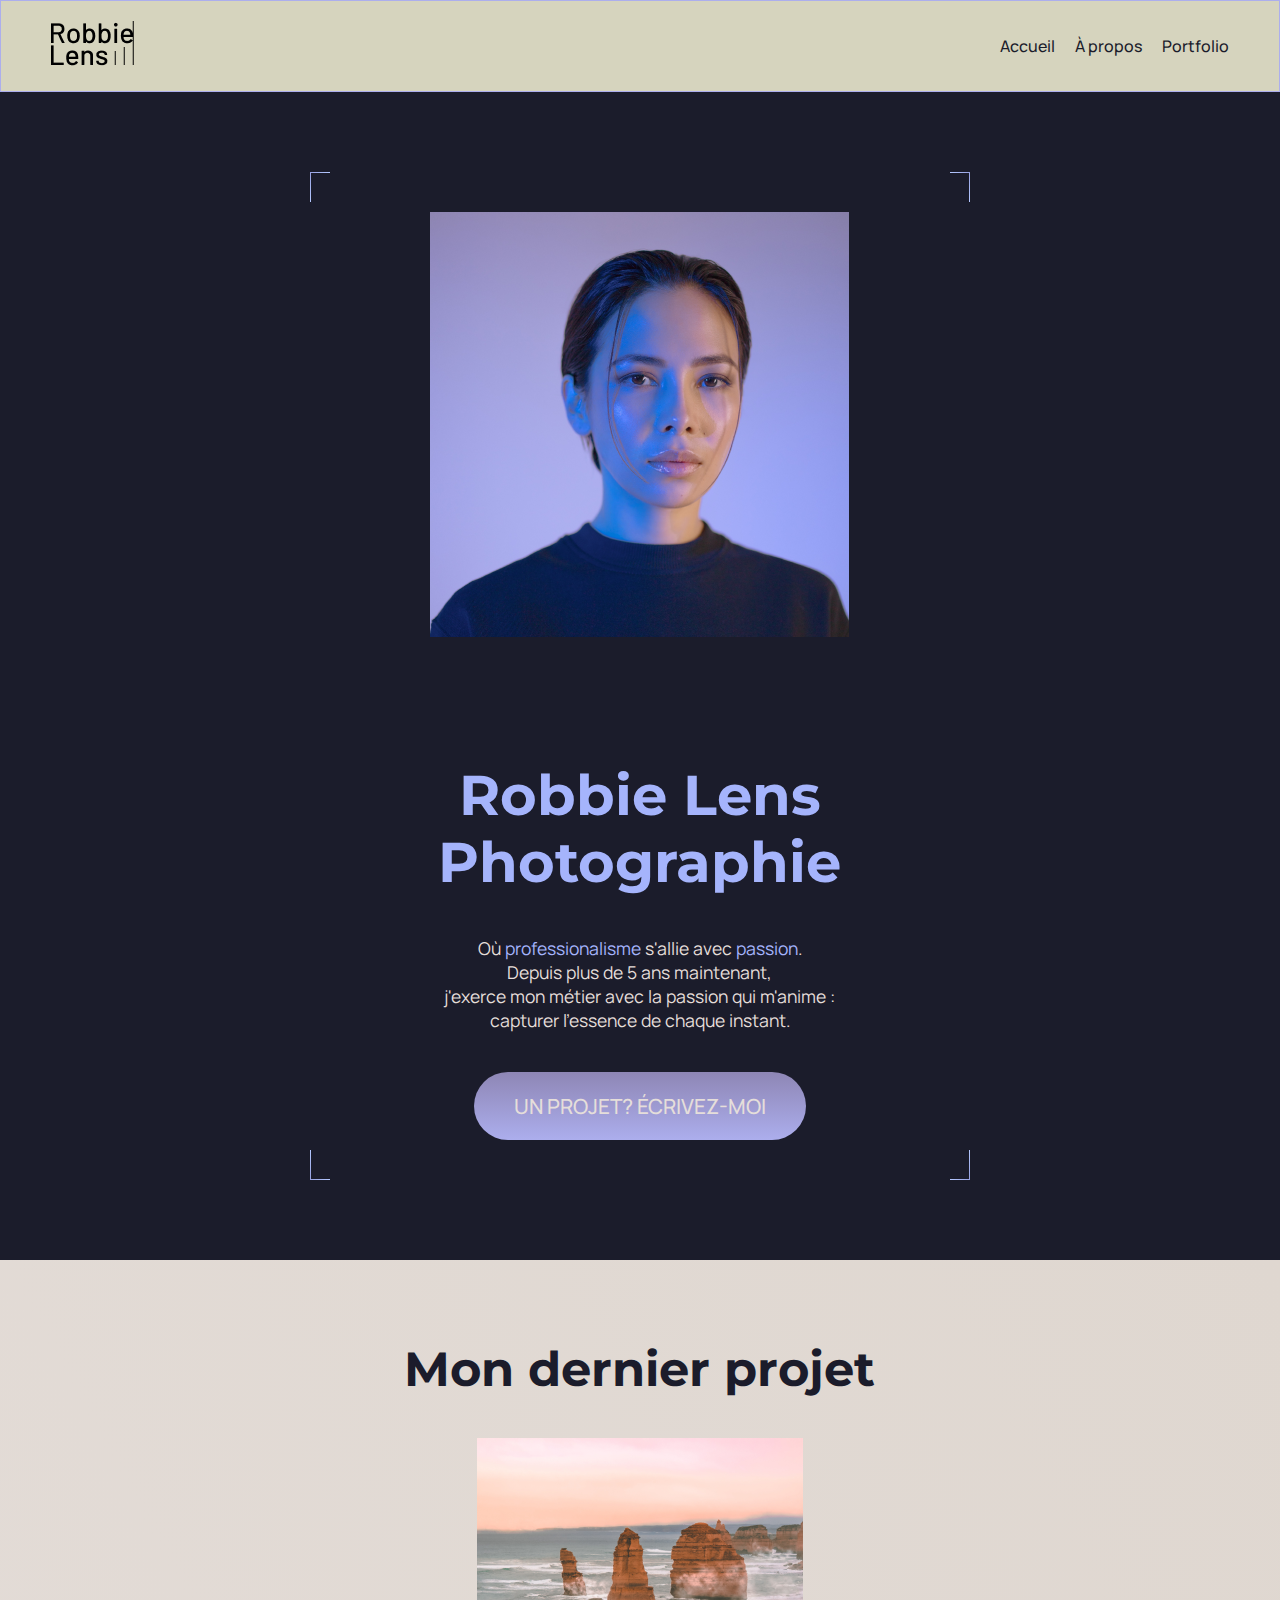
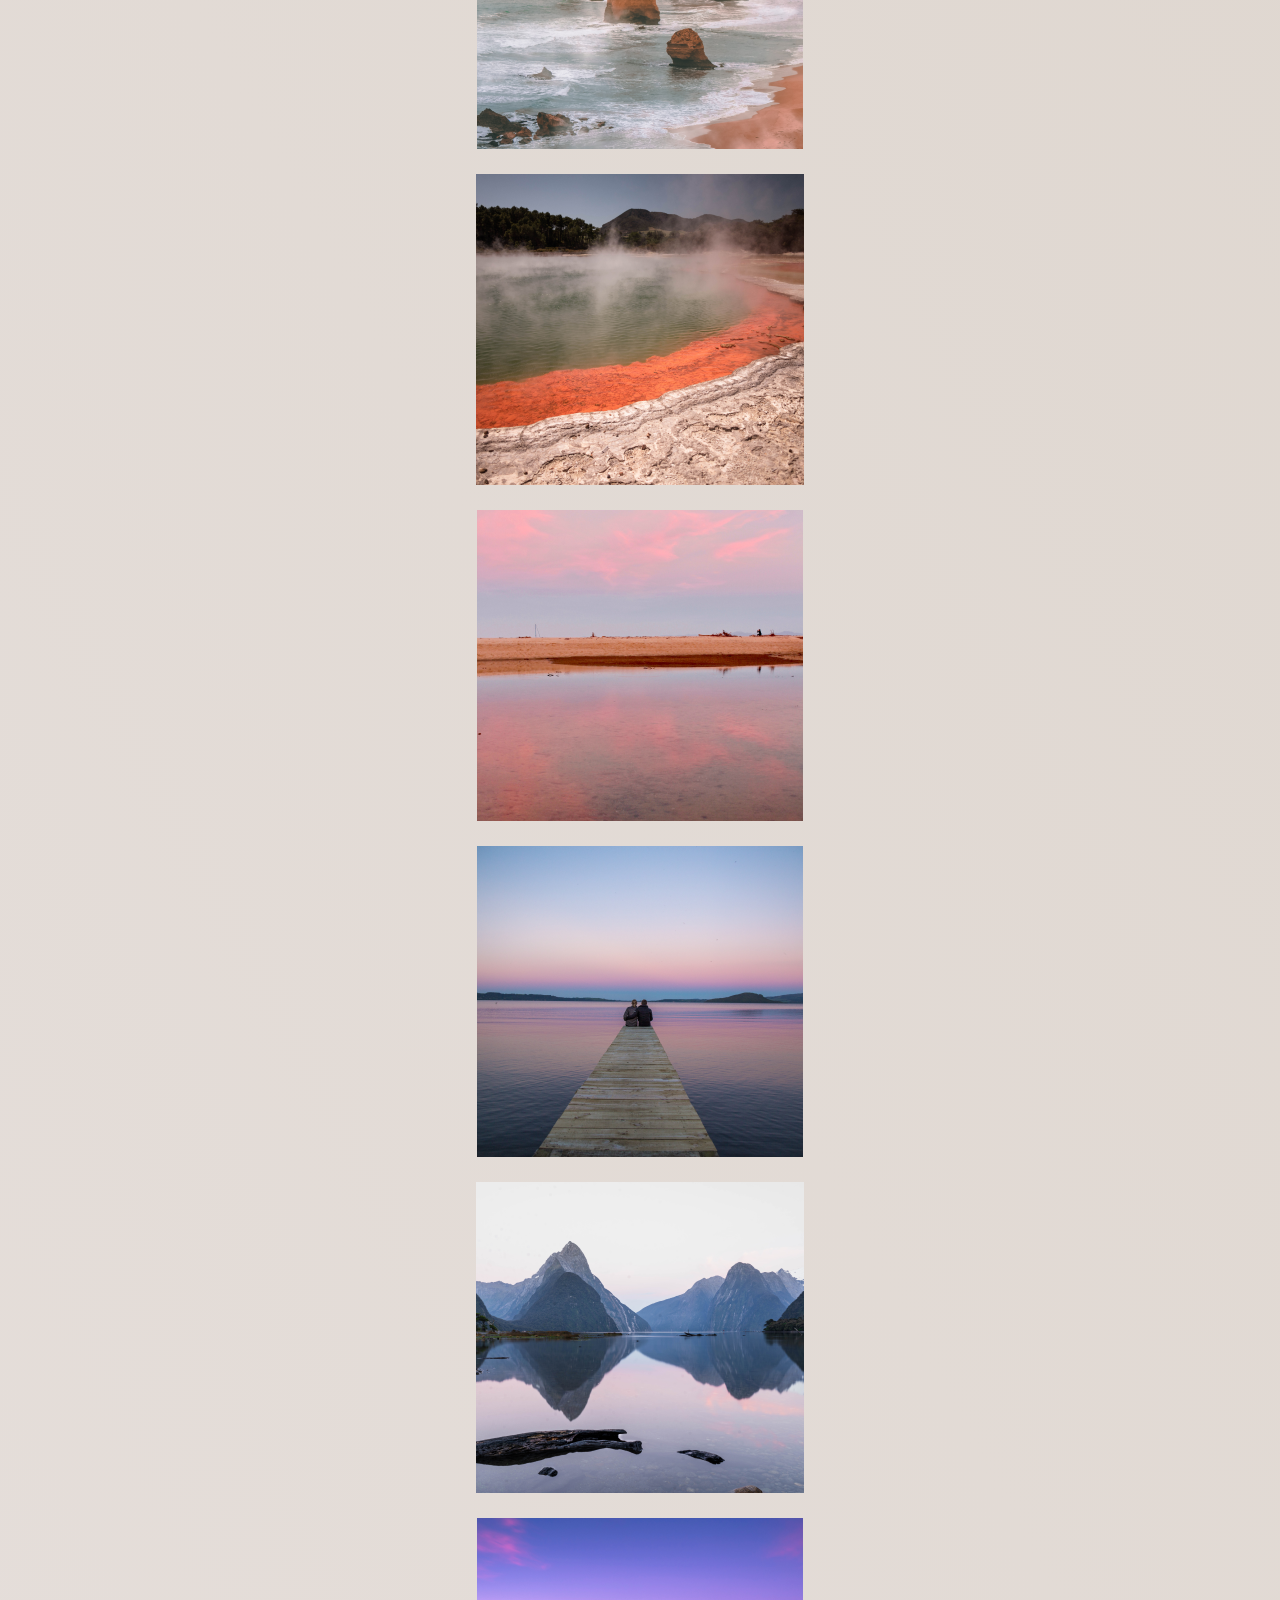
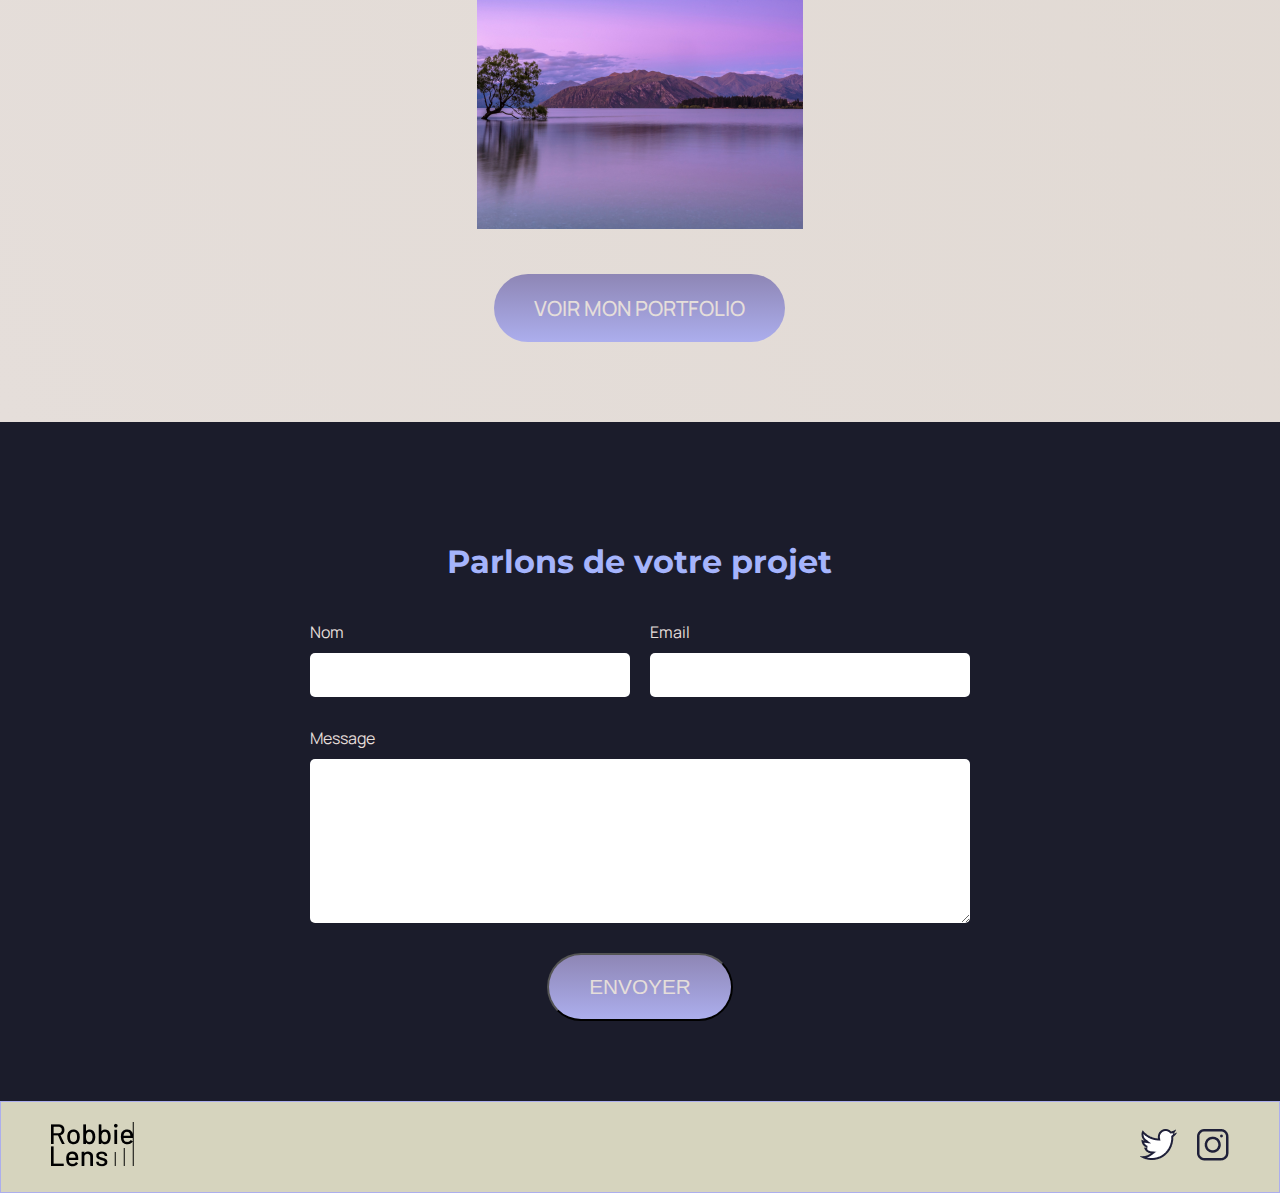
==== commit 5cf93acf: "ajoute formulaire de contact sur la page index + corrige alignement global des sections des pages in" ====
--- a/index.html
+++ b/index.html
@@ -56,7 +56,7 @@
 
       <main>
         <section class="hero-section">
-          <div class="hero-section-container">
+          <div class="section-container hero-section-container">
             <div class="presentation-callToAction-container">
               <h1>Robbie Lens<br />Photographie</h1>
               <p>
@@ -67,7 +67,7 @@
                 capturer l'essence de chaque instant.
               </p>
               <a
-                href=""
+                href="#id-contact-section"
                 class="callToAction"
                 >UN PROJET? ÉCRIVEZ-MOI</a
               >
@@ -85,69 +85,116 @@
             </div>
           </div>
         </section>
+
         <section class="dernierProjet-section">
-          <h2>Mon dernier projet</h2>
-          <div class="dernierProjet-photos-container">
+          <div class="section-container dernierProjet-section-container">
+            <h2>Mon dernier projet</h2>
+            <div class="dernierProjet-photos-container">
+              <a
+                target="_blank"
+                class="lien-photo-container"
+                href="./images/accueil/element-1.png">
+                <div class="photo-hoverDisplay">Voir la photo</div>
+                <img
+                  src="./images/accueil/element-1.png"
+                  alt="vue d'un paysage rocheux en bord de mer" />
+              </a>
+              <a
+                target="_blank"
+                class="lien-photo-container"
+                href="./images/accueil/element-2.png">
+                <div class="photo-hoverDisplay">Voir la photo</div>
+                <img
+                  src="./images/accueil/element-2.png"
+                  alt="photographie de sources d'eau chaudes" />
+              </a>
+              <a
+                target="_blank"
+                class="lien-photo-container"
+                href="./images/accueil/element-3.png">
+                <div class="photo-hoverDisplay">Voir la photo</div>
+                <img
+                  src="./images/accueil/element-3.png"
+                  alt="vue de la plage depuis la mer" />
+              </a>
+              <a
+                target="_blank"
+                class="lien-photo-container"
+                href="./images/accueil/element-4.png">
+                <div class="photo-hoverDisplay">Voir la photo</div>
+                <img
+                  src="./images/accueil/element-4.png"
+                  alt="photographie de deux personnes assises au bout d'un ponton, l'eau environnante est calme et à l'horizon on distingue un saillant du continent sur la mer probablement" />
+              </a>
+              <a
+                target="_blank"
+                class="lien-photo-container"
+                href="./images/accueil/element-5.png">
+                <div class="photo-hoverDisplay">Voir la photo</div>
+                <img
+                  src="./images/accueil/element-5.png"
+                  alt="photographie depuis l'eau de formations rocheuses et des glaciers, celles ci se reflètent sur un miroir d'eau très calme" />
+              </a>
+              <a
+                target="_blank"
+                class="lien-photo-container"
+                href="./images/accueil/element-6.png">
+                <div class="photo-hoverDisplay">Voir la photo</div>
+                <img
+                  src="./images/accueil/element-6.png"
+                  alt="photographie probablement d'un lac très calme, on distingue un arbre qui semble enraciné sous l'eau et au loin, une chaine montagneuse" />
+              </a>
+            </div>
             <a
-              target="_blank"
-              class="lien-photo-container"
-              href="./images/accueil/element-1.png">
-              <div class="photo-hoverDisplay">Voir la photo</div>
-              <img
-                src="./images/accueil/element-1.png"
-                alt="vue d'un paysage rocheux en bord de mer" />
-            </a>
-            <a
-              target="_blank"
-              class="lien-photo-container"
-              href="./images/accueil/element-2.png">
-              <div class="photo-hoverDisplay">Voir la photo</div>
-              <img
-                src="./images/accueil/element-2.png"
-                alt="photographie de sources d'eau chaudes" />
-            </a>
-            <a
-              target="_blank"
-              class="lien-photo-container"
-              href="./images/accueil/element-3.png">
-              <div class="photo-hoverDisplay">Voir la photo</div>
-              <img
-                src="./images/accueil/element-3.png"
-                alt="vue de la plage depuis la mer" />
-            </a>
-            <a
-              target="_blank"
-              class="lien-photo-container"
-              href="./images/accueil/element-4.png">
-              <div class="photo-hoverDisplay">Voir la photo</div>
-              <img
-                src="./images/accueil/element-4.png"
-                alt="photographie de deux personnes assises au bout d'un ponton, l'eau environnante est calme et à l'horizon on distingue un saillant du continent sur la mer probablement" />
-            </a>
-            <a
-              target="_blank"
-              class="lien-photo-container"
-              href="./images/accueil/element-5.png">
-              <div class="photo-hoverDisplay">Voir la photo</div>
-              <img
-                src="./images/accueil/element-5.png"
-                alt="photographie depuis l'eau de formations rocheuses et des glaciers, celles ci se reflètent sur un miroir d'eau très calme" />
-            </a>
-            <a
-              target="_blank"
-              class="lien-photo-container"
-              href="./images/accueil/element-6.png">
-              <div class="photo-hoverDisplay">Voir la photo</div>
-              <img
-                src="./images/accueil/element-6.png"
-                alt="photographie probablement d'un lac très calme, on distingue un arbre qui semble enraciné sous l'eau et au loin, une chaine montagneuse" />
-            </a>
-          </div>
-          <a
-            href="portfolio.html"
-            class="callToAction"
-            >VOIR MON PORTFOLIO</a
-          >
+              href="portfolio.html"
+              class="callToAction"
+              >VOIR MON PORTFOLIO</a
+            >
+          </div>
+        </section>
+
+        <section
+          id="id-contact-section"
+          class="contact-section">
+          <div class="section-container contact-section-container">
+            <h2>Parlons de votre projet</h2>
+            <form class="contact-form">
+              <div class="contact-form-container">
+                <div class="user-contact-info">
+                  <div class="contact-input-container">
+                    <label for="nom">Nom</label>
+                    <input
+                      type="text"
+                      id="nom"
+                      name="nom"
+                      required />
+                  </div>
+                  <div class="contact-input-container">
+                    <label for="email">Email</label>
+                    <input
+                      type="email"
+                      id="email"
+                      name="email"
+                      required />
+                  </div>
+                </div>
+                <div class="contact-input-container">
+                  <label for="message">Message</label>
+                  <textarea
+                    id="message"
+                    name="message"
+                    rows="6"
+                    required></textarea>
+                </div>
+                <div>
+                  <input
+                    type="submit"
+                    value="ENVOYER"
+                    class="callToAction" />
+                </div>
+              </div>
+            </form>
+          </div>
         </section>
       </main>
 
--- a/styles/styles.css
+++ b/styles/styles.css
@@ -112,6 +112,10 @@
 section {
   padding: 80px;
 }
+.section-container {
+  margin: auto;
+  width: 59%;
+}
 
 .lien-photo-container {
   position: relative;
--- a/styles/index.css
+++ b/styles/index.css
@@ -81,23 +81,74 @@
 }
 
 .dernierProjet-section {
+  background-image: linear-gradient(to top right, #e5deda, #dfd7d0);
+}
+.dernierProjet-section-container {
   display: flex;
   flex-direction: column;
   gap: 40px;
   align-items: center;
-  background-image: linear-gradient(to top right, #e5deda, #dfd7d0);
 }
 
-.dernierProjet-section h2 {
+.dernierProjet-section-container h2 {
   color: #1b1c2b;
   font-size: 3em;
   font-family: "Montserrat", sans-serif;
 }
 .dernierProjet-photos-container {
+  width: 100%;
   display: flex;
   flex-wrap: wrap;
-  max-width: 1360px;
   gap: 20px;
   justify-content: center;
   align-items: center;
 }
+
+.contact-section h2 {
+  color: #a5b4fc;
+  text-align: center;
+  font-size: 2em;
+  font-family: "Montserrat", sans-serif;
+  margin: 40px;
+}
+
+.contact-form .contact-form-container {
+  display: flex;
+  flex-direction: column;
+  justify-content: center;
+  align-items: center;
+  gap: 20px;
+}
+
+.contact-form .user-contact-info {
+  width: 100%;
+  display: flex;
+  gap: 20px;
+  justify-content: center;
+  align-items: center;
+}
+.contact-input-container {
+  width: 100%;
+  color: #e5deda;
+  display: flex;
+  flex-direction: column;
+  margin: 0 auto;
+}
+
+.contact-input-container input {
+  border: none;
+  border-radius: 5px;
+  padding: 10px;
+  font-size: 1.2em;
+  font-family: "Montserrat", sans-serif;
+  margin: 10px 0px;
+}
+
+.contact-input-container textarea {
+  border: none;
+  border-radius: 5px;
+  padding: 10px;
+  font-size: 1.2em;
+  font-family: "Montserrat", sans-serif;
+  margin: 10px 0px;
+}
